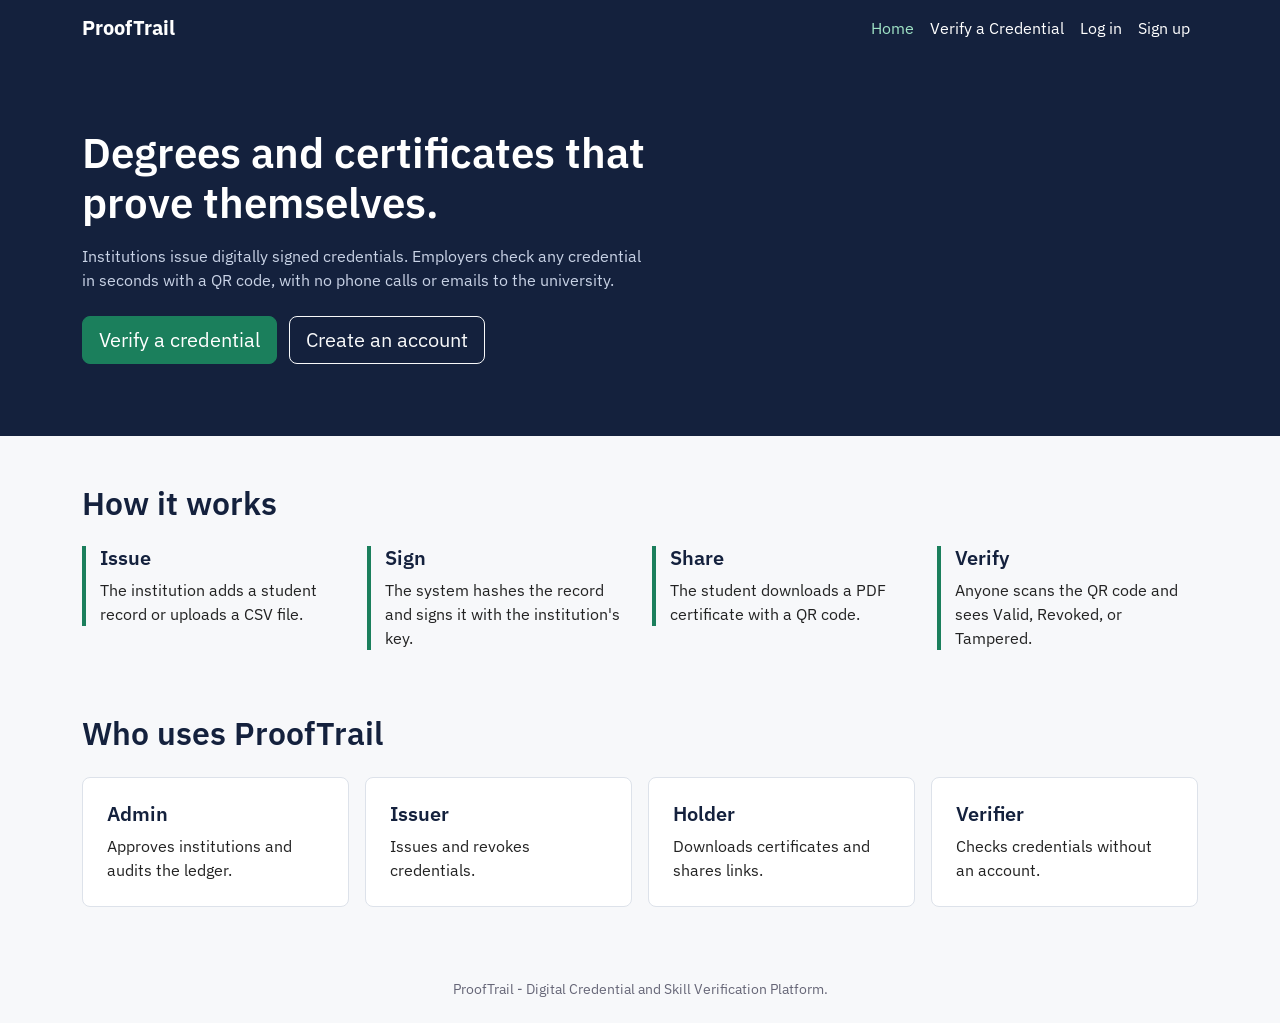
==== index.html @ cd47e1c0 "Add project files." ====
<!DOCTYPE html>
<html lang="en">
<head>
    <meta charset="utf-8">
    <meta name="viewport" content="width=device-width, initial-scale=1">
    <title>Home | ProofTrail</title>
    <link href="https://cdn.jsdelivr.net/npm/bootstrap@5.3.3/dist/css/bootstrap.min.css" rel="stylesheet">
    <link href="https://fonts.googleapis.com/css2?family=IBM+Plex+Sans:wght@400;500;600;700&display=swap" rel="stylesheet">
    <link href="css/style.css" rel="stylesheet">
</head>
<body>
    <nav class="navbar navbar-expand-md">
        <div class="container">
            <a class="navbar-brand fw-bold" href="index.html">ProofTrail</a>
            <button class="navbar-toggler bg-light" data-bs-toggle="collapse" data-bs-target="#m"><span class="navbar-toggler-icon"></span></button>
            <div class="collapse navbar-collapse" id="m"><ul class="navbar-nav ms-auto"><li class="nav-item"><a class="nav-link active" href="index.html">Home</a></li><li class="nav-item"><a class="nav-link" href="verify.html">Verify a Credential</a></li><li class="nav-item"><a class="nav-link" href="login.html">Log in</a></li><li class="nav-item"><a class="nav-link" href="signup.html">Sign up</a></li></ul></div>
        </div>
    </nav>

    <section class="hero">
        <div class="container">
            <div class="row align-items-center g-5">
                <div class="col-md-7">
                    <h1>Degrees and certificates that prove themselves.</h1>
                    <p class="mt-3">Institutions issue digitally signed credentials. Employers check any credential in seconds with a QR code, with no phone calls or emails to the university.</p>
                    <a href="verify.html" class="btn btn-seal btn-lg me-2 mt-2">Verify a credential</a>
                    <a href="signup.html" class="btn btn-outline-light btn-lg mt-2">Create an account</a>
                </div>
            </div>
        </div>
    </section>
    <section class="container py-5">
        <h2 class="mb-4">How it works</h2><div class="row g-4">
            <div class="col-md-3"><div class="step"><h5>Issue</h5><p>The institution adds a student record or uploads a CSV file.</p></div></div>
            <div class="col-md-3"><div class="step"><h5>Sign</h5><p>The system hashes the record and signs it with the institution's key.</p></div></div>
            <div class="col-md-3"><div class="step"><h5>Share</h5><p>The student downloads a PDF certificate with a QR code.</p></div></div>
            <div class="col-md-3"><div class="step"><h5>Verify</h5><p>Anyone scans the QR code and sees Valid, Revoked, or Tampered.</p></div></div>
        </div>
    </section>
    <section class="container pb-5">
        <h2 class="mb-4">Who uses ProofTrail</h2><div class="row g-3">
            <div class="col-md-3"><div class="panel h-100"><h5>Admin</h5><p class="mb-0">Approves institutions and audits the ledger.</p></div></div>
            <div class="col-md-3"><div class="panel h-100"><h5>Issuer</h5><p class="mb-0">Issues and revokes credentials.</p></div></div>
            <div class="col-md-3"><div class="panel h-100"><h5>Holder</h5><p class="mb-0">Downloads certificates and shares links.</p></div></div>
            <div class="col-md-3"><div class="panel h-100"><h5>Verifier</h5><p class="mb-0">Checks credentials without an account.</p></div></div>
        </div>
    </section>
    <footer class="container text-center">ProofTrail - Digital Credential and Skill Verification Platform.</footer>
    <script src="https://cdn.jsdelivr.net/npm/bootstrap@5.3.3/dist/js/bootstrap.bundle.min.js"></script>
</body>
</html>
---- css/style.css ----
:root{--ink:#14213D;--paper:#F7F8FA;--seal:#1B7F5C;--amber:#B7791F;--bad:#B42318;--line:#DDE2EA}
body{font-family:'IBM Plex Sans',system-ui,sans-serif;background:var(--paper);color:#222}
h1,h2,h3,h4,h5{color:var(--ink);font-weight:600}
.navbar{background:var(--ink)}
.navbar .navbar-brand,.navbar .nav-link{color:#fff}
.navbar .nav-link:hover,.navbar .nav-link.active{color:#9FE3C6}
.btn-seal{background:var(--seal);border-color:var(--seal);color:#fff}
.btn-seal:hover{background:#15694B;border-color:#15694B;color:#fff}
.hero{background:var(--ink);color:#fff;padding:72px 0}
.hero h1{color:#fff;font-size:2.6rem;max-width:620px}
.hero p{color:#C9D3E6;max-width:560px}
.stamp{border:3px solid var(--seal);color:var(--seal);border-radius:12px;padding:20px 24px;background:#fff;max-width:340px;transform:rotate(-2deg)}
.stamp .big{font-size:1.6rem;font-weight:700}
.stamp code{font-size:.75rem;color:#555;word-break:break-all}
.panel{background:#fff;border:1px solid var(--line);border-radius:8px;padding:24px}
.step{border-left:4px solid var(--seal);padding-left:14px}
.auth-wrap{max-width:460px;margin:48px auto}
.side{background:#fff;border-right:1px solid var(--line);min-height:calc(100vh - 56px)}
.side .nav-link{color:var(--ink);border-radius:6px}
.side .nav-link.active,.side .nav-link:hover{background:#E8F4EE;color:var(--seal)}
.stat{background:#fff;border:1px solid var(--line);border-radius:8px;padding:18px}
.stat .n{font-size:1.9rem;font-weight:700;color:var(--ink)}
footer{color:#667;font-size:.85rem;padding:24px 0}
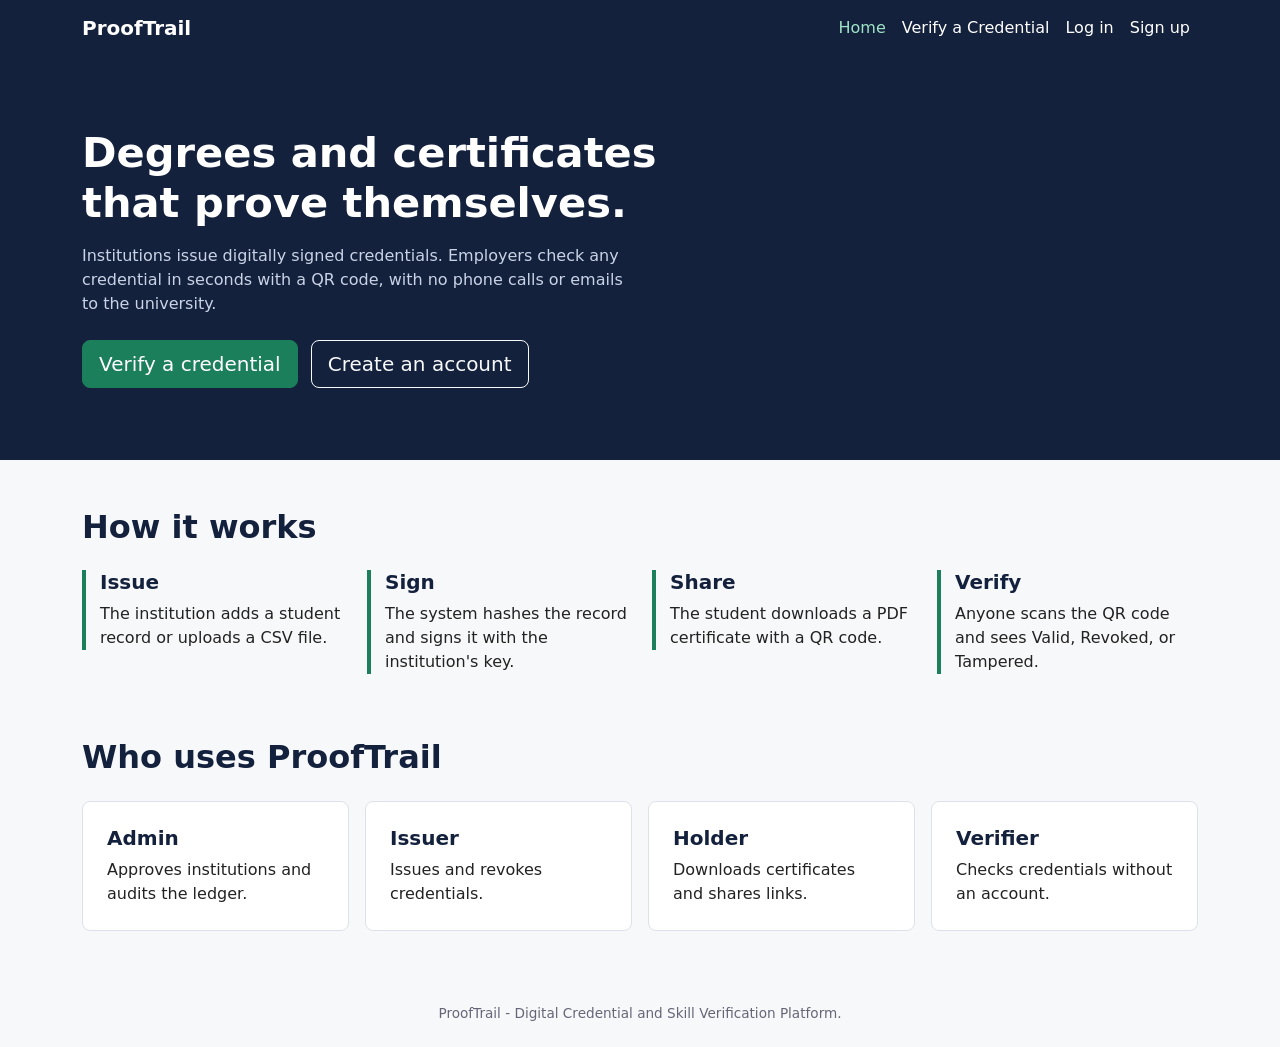
==== commit ec732a58: "Few Corrections" ====
--- a/index.html
+++ b/index.html
@@ -5,7 +5,6 @@
     <meta name="viewport" content="width=device-width, initial-scale=1">
     <title>Home | ProofTrail</title>
     <link href="https://cdn.jsdelivr.net/npm/bootstrap@5.3.3/dist/css/bootstrap.min.css" rel="stylesheet">
-    <link href="https://fonts.googleapis.com/css2?family=IBM+Plex+Sans:wght@400;500;600;700&display=swap" rel="stylesheet">
     <link href="css/style.css" rel="stylesheet">
 </head>
 <body>
@@ -13,7 +12,14 @@
         <div class="container">
             <a class="navbar-brand fw-bold" href="index.html">ProofTrail</a>
             <button class="navbar-toggler bg-light" data-bs-toggle="collapse" data-bs-target="#m"><span class="navbar-toggler-icon"></span></button>
-            <div class="collapse navbar-collapse" id="m"><ul class="navbar-nav ms-auto"><li class="nav-item"><a class="nav-link active" href="index.html">Home</a></li><li class="nav-item"><a class="nav-link" href="verify.html">Verify a Credential</a></li><li class="nav-item"><a class="nav-link" href="login.html">Log in</a></li><li class="nav-item"><a class="nav-link" href="signup.html">Sign up</a></li></ul></div>
+            <div class="collapse navbar-collapse" id="m">
+                <ul class="navbar-nav ms-auto">
+                    <li class="nav-item"><a class="nav-link active" href="index.html">Home</a></li>
+                    <li class="nav-item"><a class="nav-link" href="verify.html">Verify a Credential</a></li>
+                    <li class="nav-item"><a class="nav-link" href="login.html">Log in</a></li>
+                    <li class="nav-item"><a class="nav-link" href="signup.html">Sign up</a></li>
+                </ul>
+            </div>
         </div>
     </nav>
 
@@ -29,23 +35,82 @@
             </div>
         </div>
     </section>
+
     <section class="container py-5">
-        <h2 class="mb-4">How it works</h2><div class="row g-4">
-            <div class="col-md-3"><div class="step"><h5>Issue</h5><p>The institution adds a student record or uploads a CSV file.</p></div></div>
-            <div class="col-md-3"><div class="step"><h5>Sign</h5><p>The system hashes the record and signs it with the institution's key.</p></div></div>
-            <div class="col-md-3"><div class="step"><h5>Share</h5><p>The student downloads a PDF certificate with a QR code.</p></div></div>
-            <div class="col-md-3"><div class="step"><h5>Verify</h5><p>Anyone scans the QR code and sees Valid, Revoked, or Tampered.</p></div></div>
+        <h2 class="mb-4">How it works</h2>
+        <div class="row g-4">
+            <div class="col-md-3">
+                <div class="step">
+                    <h5>Issue</h5>
+                    <p>The institution adds a student record or uploads a CSV file.</p>
+                </div>
+            </div>
+
+            <div class="col-md-3">
+                <div class="step">
+                    <h5>Sign</h5>
+                    <p>The system hashes the record and signs it with the institution's key.</p>
+                </div>
+            </div>
+
+            <div class="col-md-3">
+                <div class="step">
+                    <h5>Share</h5>
+                    <p>The student downloads a PDF certificate with a QR code.</p>
+                </div>
+            </div>
+
+            <div class="col-md-3">
+                <div class="step">
+                    <h5>Verify</h5>
+                    <p>Anyone scans the QR code and sees Valid, Revoked, or Tampered.</p>
+                </div>
+            </div>
+
         </div>
     </section>
+
     <section class="container pb-5">
-        <h2 class="mb-4">Who uses ProofTrail</h2><div class="row g-3">
-            <div class="col-md-3"><div class="panel h-100"><h5>Admin</h5><p class="mb-0">Approves institutions and audits the ledger.</p></div></div>
-            <div class="col-md-3"><div class="panel h-100"><h5>Issuer</h5><p class="mb-0">Issues and revokes credentials.</p></div></div>
-            <div class="col-md-3"><div class="panel h-100"><h5>Holder</h5><p class="mb-0">Downloads certificates and shares links.</p></div></div>
-            <div class="col-md-3"><div class="panel h-100"><h5>Verifier</h5><p class="mb-0">Checks credentials without an account.</p></div></div>
+        <h2 class="mb-4">Who uses ProofTrail</h2>
+        <div class="row g-3">
+
+            <div class="col-md-3">
+                <div class="panel h-100">
+                    <h5>Admin</h5>
+                    <p class="mb-0">Approves institutions and audits the ledger.</p>
+                </div>
+            </div>
+
+            <div class="col-md-3">
+                <div class="panel h-100">
+                    <h5>Issuer</h5>
+                    <p class="mb-0">Issues and revokes credentials.</p>
+                </div>
+            </div>
+
+            <div class="col-md-3">
+                <div class="panel h-100">
+                    <h5>Holder</h5>
+                    <p class="mb-0">Downloads certificates and shares links.</p>
+                </div>
+            </div>
+
+            <div class="col-md-3">
+                <div class="panel h-100">
+                    <h5>Verifier</h5>
+                    <p class="mb-0">Checks credentials without an account.</p>
+                </div>
+            </div>
+
         </div>
     </section>
-    <footer class="container text-center">ProofTrail - Digital Credential and Skill Verification Platform.</footer>
+
+    <footer class="container text-center">
+        ProofTrail - Digital Credential and Skill Verification Platform.
+    </footer>
+
     <script src="https://cdn.jsdelivr.net/npm/bootstrap@5.3.3/dist/js/bootstrap.bundle.min.js"></script>
+
 </body>
+
 </html>
--- a/css/style.css
+++ b/css/style.css
@@ -1,23 +1,133 @@
-:root{--ink:#14213D;--paper:#F7F8FA;--seal:#1B7F5C;--amber:#B7791F;--bad:#B42318;--line:#DDE2EA}
-body{font-family:'IBM Plex Sans',system-ui,sans-serif;background:var(--paper);color:#222}
-h1,h2,h3,h4,h5{color:var(--ink);font-weight:600}
-.navbar{background:var(--ink)}
-.navbar .navbar-brand,.navbar .nav-link{color:#fff}
-.navbar .nav-link:hover,.navbar .nav-link.active{color:#9FE3C6}
-.btn-seal{background:var(--seal);border-color:var(--seal);color:#fff}
-.btn-seal:hover{background:#15694B;border-color:#15694B;color:#fff}
-.hero{background:var(--ink);color:#fff;padding:72px 0}
-.hero h1{color:#fff;font-size:2.6rem;max-width:620px}
-.hero p{color:#C9D3E6;max-width:560px}
-.stamp{border:3px solid var(--seal);color:var(--seal);border-radius:12px;padding:20px 24px;background:#fff;max-width:340px;transform:rotate(-2deg)}
-.stamp .big{font-size:1.6rem;font-weight:700}
-.stamp code{font-size:.75rem;color:#555;word-break:break-all}
-.panel{background:#fff;border:1px solid var(--line);border-radius:8px;padding:24px}
-.step{border-left:4px solid var(--seal);padding-left:14px}
-.auth-wrap{max-width:460px;margin:48px auto}
-.side{background:#fff;border-right:1px solid var(--line);min-height:calc(100vh - 56px)}
-.side .nav-link{color:var(--ink);border-radius:6px}
-.side .nav-link.active,.side .nav-link:hover{background:#E8F4EE;color:var(--seal)}
-.stat{background:#fff;border:1px solid var(--line);border-radius:8px;padding:18px}
-.stat .n{font-size:1.9rem;font-weight:700;color:var(--ink)}
-footer{color:#667;font-size:.85rem;padding:24px 0}
+:root {
+    --ink: #14213D;
+    --paper: #F7F8FA;
+    --seal: #1B7F5C;
+    --amber: #B7791F;
+    --bad: #B42318;
+    --line: #DDE2EA
+}
+
+body {
+    font-family: 'IBM Plex Sans',system-ui,sans-serif;
+    background: var(--paper);
+    color: #222
+}
+
+h1, h2, h3, h4, h5 {
+    color: var(--ink);
+    font-weight: 600
+}
+
+.navbar {
+    background: var(--ink)
+}
+
+.navbar .navbar-brand, .navbar .nav-link {
+    color: #fff
+}
+
+.navbar .nav-link:hover, .navbar .nav-link.active {
+    color: #9FE3C6
+}
+
+.btn-seal {
+    background: var(--seal);
+    border-color: var(--seal);
+    color: #fff
+}
+
+.btn-seal:hover {
+    background: #15694B;
+    border-color: #15694B;
+    color: #fff
+}
+
+.hero {
+    background: var(--ink);
+    color: #fff;
+    padding: 72px 0
+}
+
+.hero h1 {
+    color: #fff;
+    font-size: 2.6rem;
+    max-width: 620px
+}
+
+.hero p {
+    color: #C9D3E6;
+    max-width: 560px
+}
+
+.stamp {
+    border: 3px solid var(--seal);
+    color: var(--seal);
+    border-radius: 12px;
+    padding: 20px 24px;
+    background: #fff;
+    max-width: 340px;
+    transform: rotate(-2deg)
+}
+
+.stamp .big {
+    font-size: 1.6rem;
+    font-weight: 700
+}
+
+.stamp code {
+    font-size: .75rem;
+    color: #555;
+    word-break: break-all
+}
+
+.panel {
+    background: #fff;
+    border: 1px solid var(--line);
+    border-radius: 8px;
+    padding: 24px
+}
+
+.step {
+    border-left: 4px solid var(--seal);
+    padding-left: 14px
+}
+
+.auth-wrap {
+    max-width: 460px;
+    margin: 48px auto
+}
+
+.side {
+    background: #fff;
+    border-right: 1px solid var(--line);
+    min-height: calc(100vh - 56px)
+}
+
+.side .nav-link {
+      color: var(--ink);
+     border-radius: 6px
+}
+
+.side .nav-link.active, .side .nav-link:hover {
+     background: #E8F4EE;
+      color: var(--seal)
+}
+
+.stat {
+    background: #fff;
+    border: 1px solid var(--line);
+    border-radius: 8px;
+    padding: 18px
+}
+
+.stat .n {
+    font-size: 1.9rem;
+    font-weight: 700;
+    color: var(--ink)
+}
+
+footer {
+    color: #667;
+    font-size: .85rem;
+    padding: 24px 0
+}
